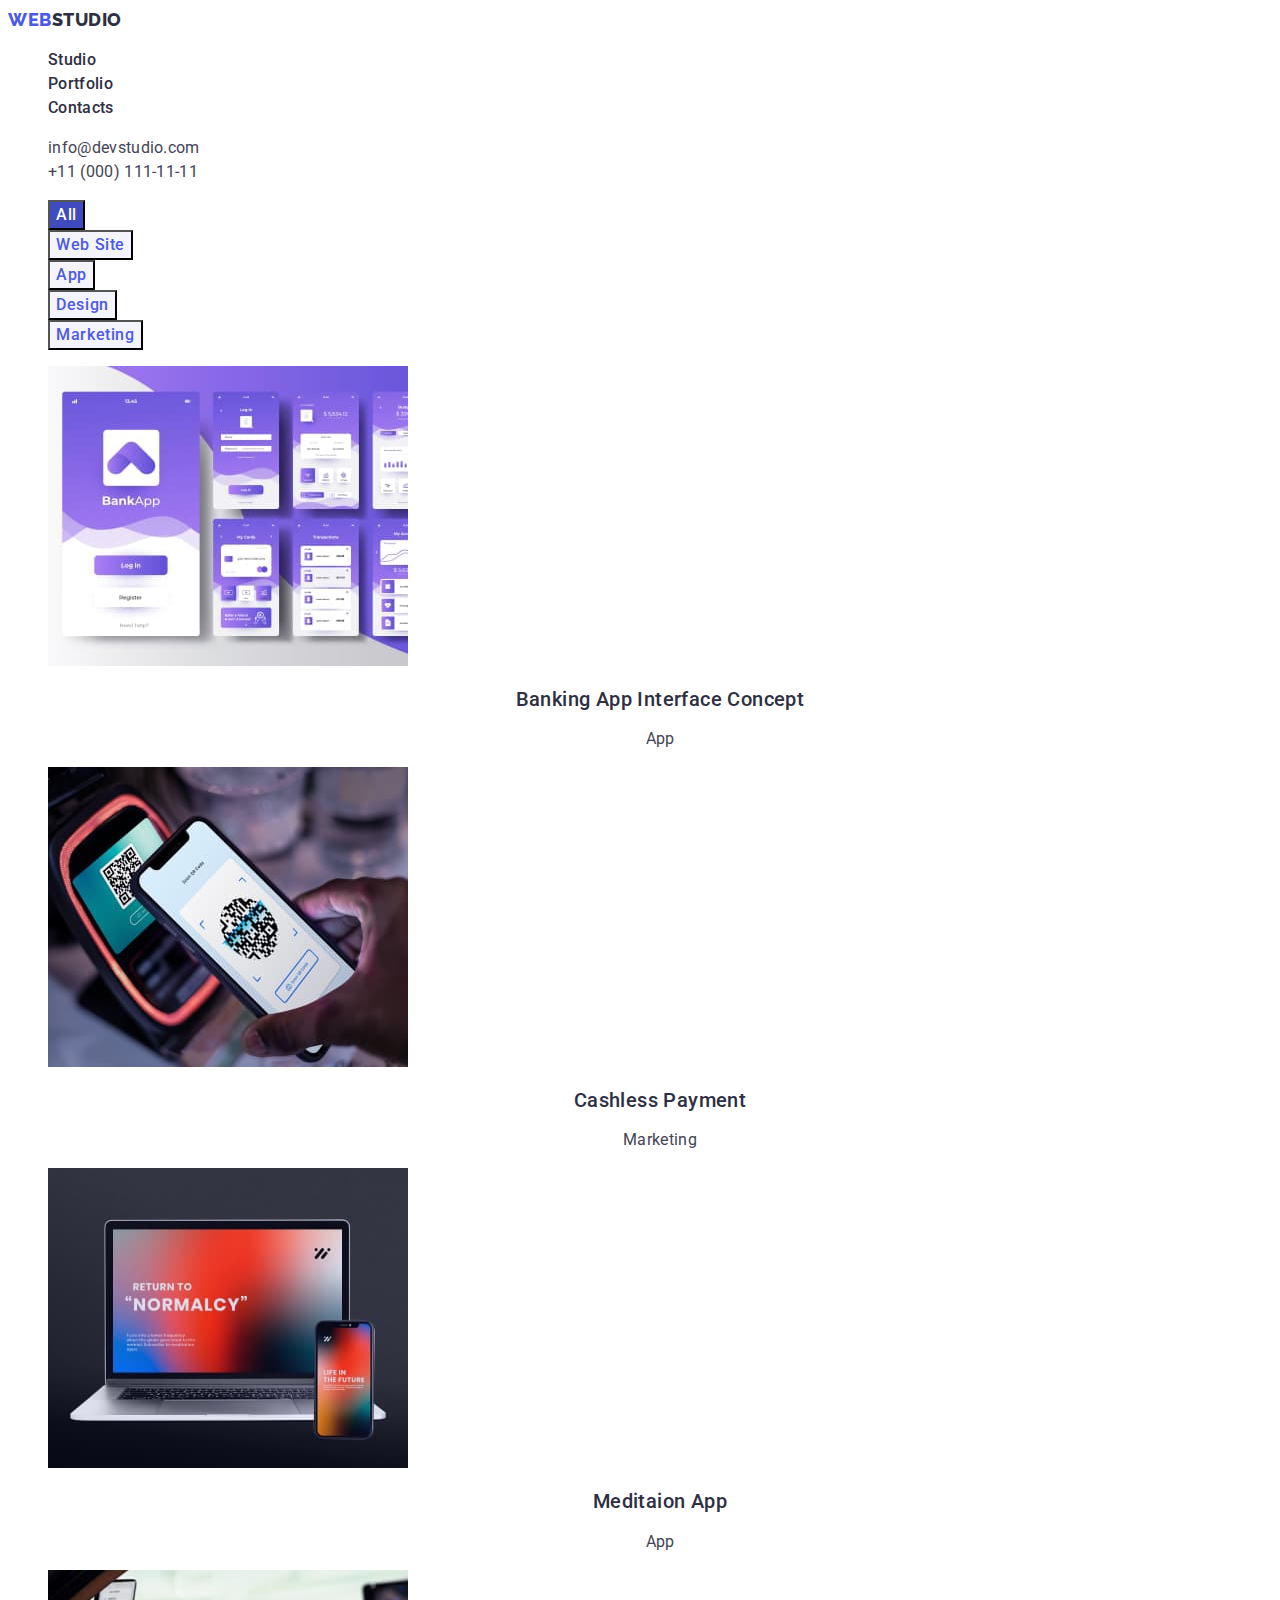
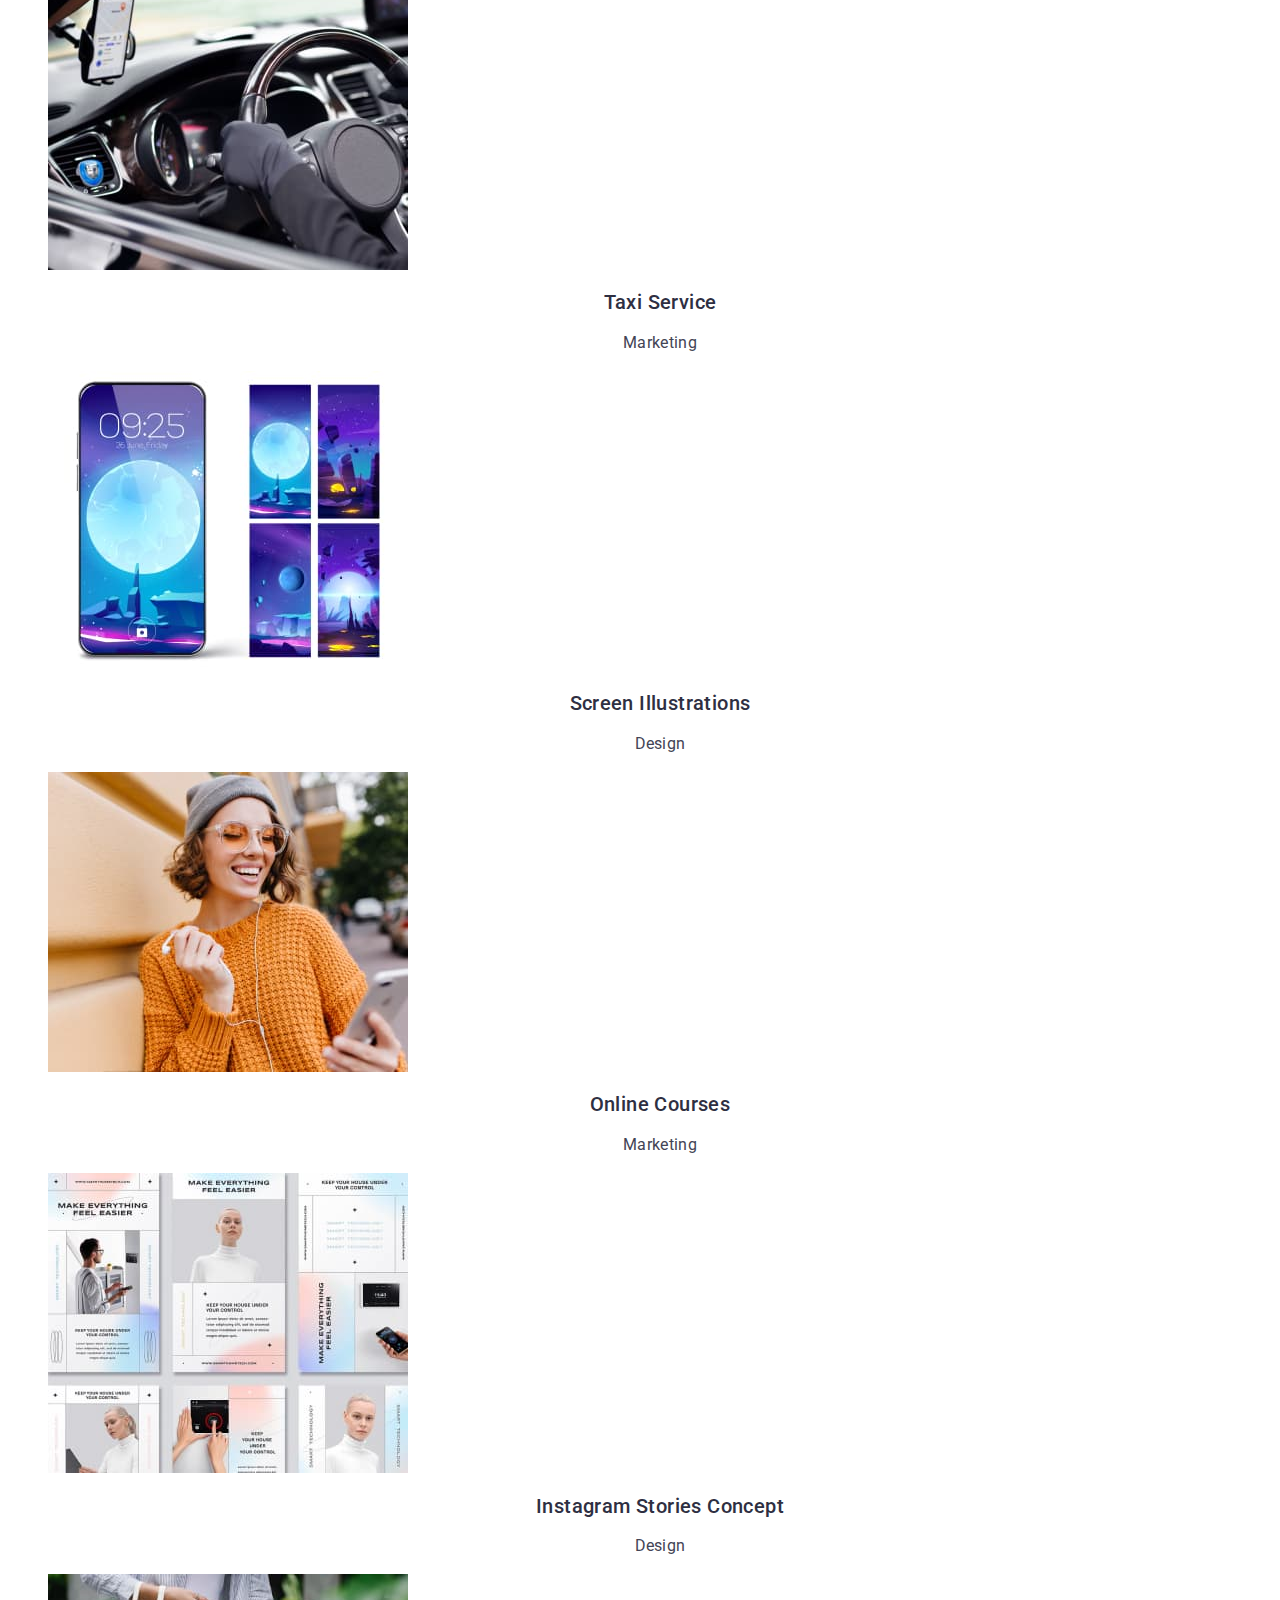
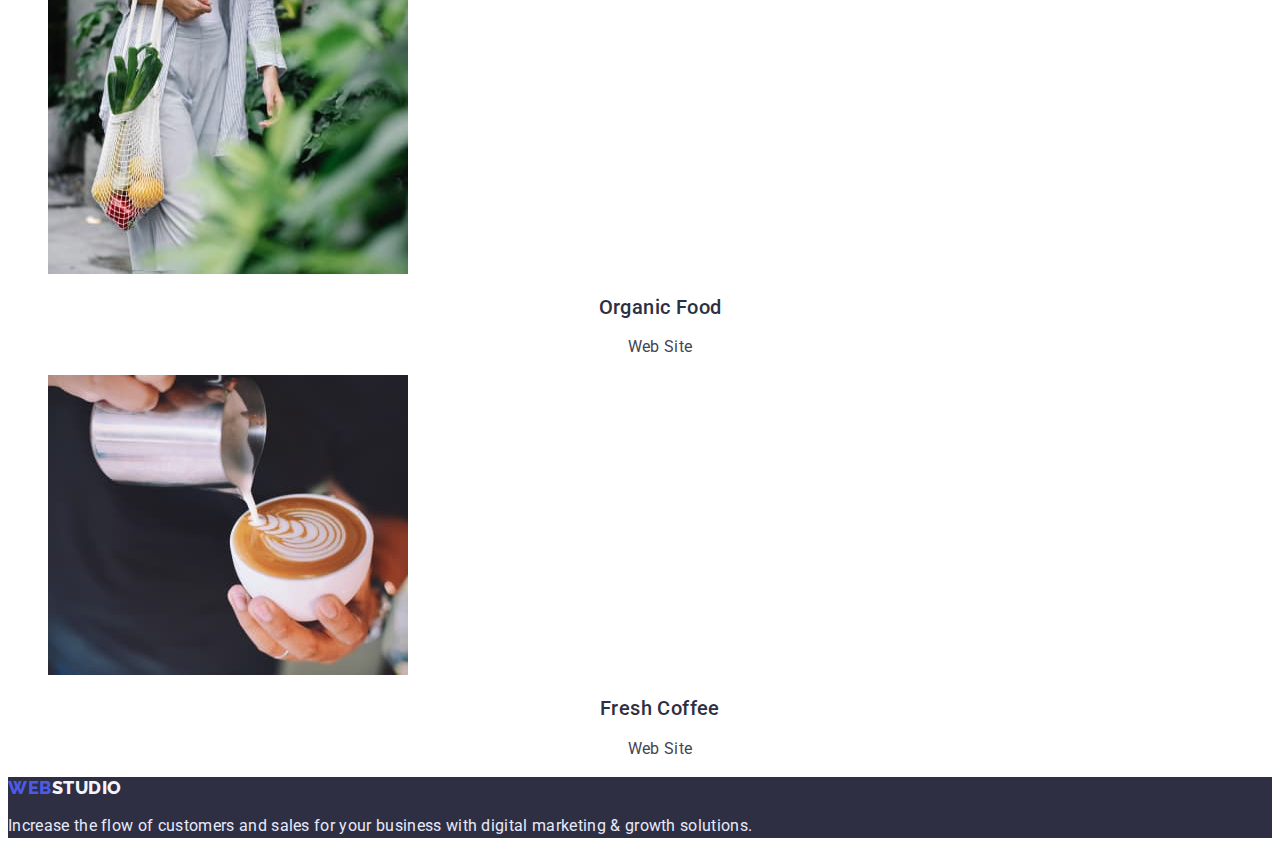
==== portfolio.html @ 3f2e8998 "Initial commit" ====
<!DOCTYPE html>
<html lang="en">
  <head>
    <meta charset="UTF-8" />
    <meta http-equiv="X-UA-Compatible" content="IE=edge" />
    <meta name="viewport" content="width=device-width, initial-scale=1.0" />
    <title>Portfolio</title>
    <link rel="preconnect" href="https://fonts.googleapis.com" />
    <link rel="preconnect" href="https://fonts.gstatic.com" crossorigin />
    <link
      href="https://fonts.googleapis.com/css2?family=Raleway:wght@800&family=Roboto:wght@400;500;700&display=swap"
      rel="stylesheet"/>
      <link rel="stylesheet" href="./css/styles.css">
  </head>
  <body>
    <!-- header -->
    <header class="header">
      <nav>
        <a href="./index.html" class="logo link"
          ><span class="logo-color">Web</span>Studio</a
        >
        <ul class="nav-list list">
          <li><a href="./index.html" class="nav-link link">Studio</a></li>
          <li>
            <a href="./portfolio.html" class="nav-link link">Portfolio</a>
          </li>
          <li><a href="" class="nav-link link">Contacts</a></li>
        </ul>
      </nav>
      <address style="font-style: normal;">
        <ul class="list">
          <li>
            <a href="mailto:info@devstudio.com" class="contact link"
              >info@devstudio.com</a>
          </li>
          <li>
            <a href="tel:+110001111111" class="contact link"
              >+11 (000) 111-11-11</a>
          </li>
        </ul>
      </address>
    </header>
    <main>
      <!-- All examples -->
      <section>
        <h1 class="visually-hidden ">Examples of work</h1>
        <ul class="list">
            <li><button type="button" class="btns current">All</button></li>
            <li><button type="button" class="btns">Web Site</button></li>
            <li><button type="button" class="btns">App</button></li>
            <li><button type="button" class="btns">Design</button></li>
            <li><button type="button" class="btns">Marketing</button></li>
        </ul>
        <ul class="list">
            <li>
                <img src="./images/bank-app.jpg" alt="bank-app" width="360"> 
                <h2 class="subtitle" >Banking App Interface Concept</h2>
                <p class="text">App</p>
            </li>
            <li>
                <img src="./images/cashless-pay.jpg" alt="cashless-pay" width="360">
                <h2 class="subtitle" >Cashless Payment</h2>
                <p class="text">Marketing</p>
            </li>
            <li>
                <img src="./images/med-app.jpg" alt="med-app" width="360">
                <h2 class="subtitle" >Meditaion App</h2>
                <p class="text">App</p>
            </li>
            <li>
                <img src="./images/taxi-service.jpg" alt="taxi-service" width="360">
                <h2 class="subtitle" >Taxi Service</h2>
                <p class="text">Marketing</p>
            </li>
            <li>
                <img src="./images/screen-illustr.jpg" alt="screen-illustr" width="360">
                <h2 class="subtitle" >Screen Illustrations</h2>
                <p class="text">Design</p>
            </li>
            <li>
                <img src="./images/online-course.jpg" alt="online-course" width="360">
                <h2 class="subtitle" >Online Courses</h2>
                <p class="text">Marketing</p>
            </li>
            <li>
                <img src="./images/inst-storiesconcept.jpg" alt="inst-storiesconcept" width="360">
                <h2 class="subtitle" >Instagram Stories Concept</h2>
                <p class="text">Design</p>
            </li>
            <li>
                <img src="./images/organic-food.jpg" alt="organic-food" width="360">
                <h2 class="subtitle" >Organic Food</h2>
                <p class="text">Web Site</p>
            </li>
            <li>
                <img src="./images/fresh-coffee.jpg" alt="fresh-coffee360" width="">
                <h2 class="subtitle" >Fresh Coffee</h2>
                <p class="text">Web Site</p>
            </li>
        </ul>
      </section>
    </main>
    <!-- Footer -->
    <footer class="footer">
      <a href="./index.html" class="logof link"
        ><span class="logo-color">WEB</span>STUDIO</a>
      <p class="footer-text">
        Increase the flow of customers and sales for your business with digital
        marketing &#38; growth solutions.
      </p>
    </footer>
  </body>
</html>
---- css/styles.css ----
body {
  font-family: 'Roboto', sans-serif;
  background-color: var(--main-color-title);
  color: var(--main-color-text);
}
:root {
  --main-color-title: #ffffff;
  --secondary-color-title: #2e2f42;
  --main-color-text: #434455;
  --secondary-color-text: #e7e9fc;
  --btn-color: #4d5ae5;
  --active-color: #404bbf;
  --secondary-bgc: #f4f4fd;
}

.list{
  list-style-type: none;
} 

.link {
  text-decoration: none;
}
.visually-hidden {
  position: absolute;
  white-space: nowrap;
  width: 1px;
  height: 1px;
  overflow: hidden;
  border: 0;
  padding: 0;
  clip: rect(0 0 0 0);
  clip-path: inset(50%);
  margin: -1px;
}

/* --------------Header------------ */
.logo {
  font-family: 'Raleway', sans-serif;
  font-weight: 800;
  font-size: 18px;
  line-height: 1.33;
  letter-spacing: 0.03em;
  text-transform: uppercase;
  color: var(--secondary-color-title);
}

.logo-color {
  color: var(--btn-color);
}

.nav-link {
  font-weight: 500;
  font-size: 16px;
  line-height: 1.5;
  letter-spacing: 0.02em;
  color: var(--secondary-color-title);
}

.nav-link:hover,
.nav-link:focus,
.nav-link.current {
  color: var(--active-color);
}

.contact {
  font-size: 16px;
  line-height: 1.5;
  letter-spacing: 0.02em;
  color: var(--main-color-text);
}

.contact:hover,
.contact:focus {
  color: var(--active-color);
}
/* --------------Hero------------ */
.hero {
  background-color: var(--secondary-color-title);
}
.main-title {
  text-align: center;
  font-size: 56px;
  line-height: 1.07;
  letter-spacing: 0.02em;
  color: var(--main-color-title);
}

.btn {
  font-family: inherit;
  cursor: pointer;
  font-weight: 500;
  font-size: 16px;
  line-height: 1.5;
  letter-spacing: 0.04em;
  color: var(--main-color-title);
  background: var(--btn-color);
}
.btn:hover,
.btn:focus,
.btn.current {
  background-color: var(--active-color);
}

/* --------------About us------------ */
.subtitle {
  font-weight: 500;
  text-align: center;
  font-size: 20px;
  line-height: 1.2;
  letter-spacing: 0.02em;
  color: var(--secondary-color-title);
}

.text {
  font-size: 16px;
  text-align: center;
  line-height: 1.5;
  letter-spacing: 0.02em;
}

/* --------------What are we doing------------ */
.secondary-title {
  font-size: 36px;
  text-align: center;
  line-height: 1.1;
  letter-spacing: 0.02em;
  color: var(--secondary-color-title);
}
.activity-item {
  text-align: center;
}

/* --------------Team------------ */
.team {
  background-color: var(--secondary-bgc);
}
.team-item {
  background-color: var(--main-color-title);
  text-align: center;
}

/* --------------Footer------------ */
.footer {
  background-color: var(--secondary-color-title);
}
.footer-text {
  font-size: 16px;
  line-height: 1.5;
  letter-spacing: 0.02em;
  color: var(--secondary-color-text);
}

.logof {
  font-family: 'Raleway', sans-serif;
  font-weight: 800;
  font-size: 18px;
  line-height: 1.17;
  letter-spacing: 0.03em;
  color: var(--secondary-bgc);
}

/* -------------- PORTFOLIO ------------ */
.btns {
  font-family: inherit;
  cursor: pointer;
  font-weight: 500;
  font-size: 16px;
  line-height: 1.5;
  letter-spacing: 0.04em;
  color: #4d5ae5;
  background-color: var(--secondary-bgc);
}

.btns:hover,
.btns:focus,
.current {
  background-color: var(--active-color);
  color: var(--main-color-title);
}
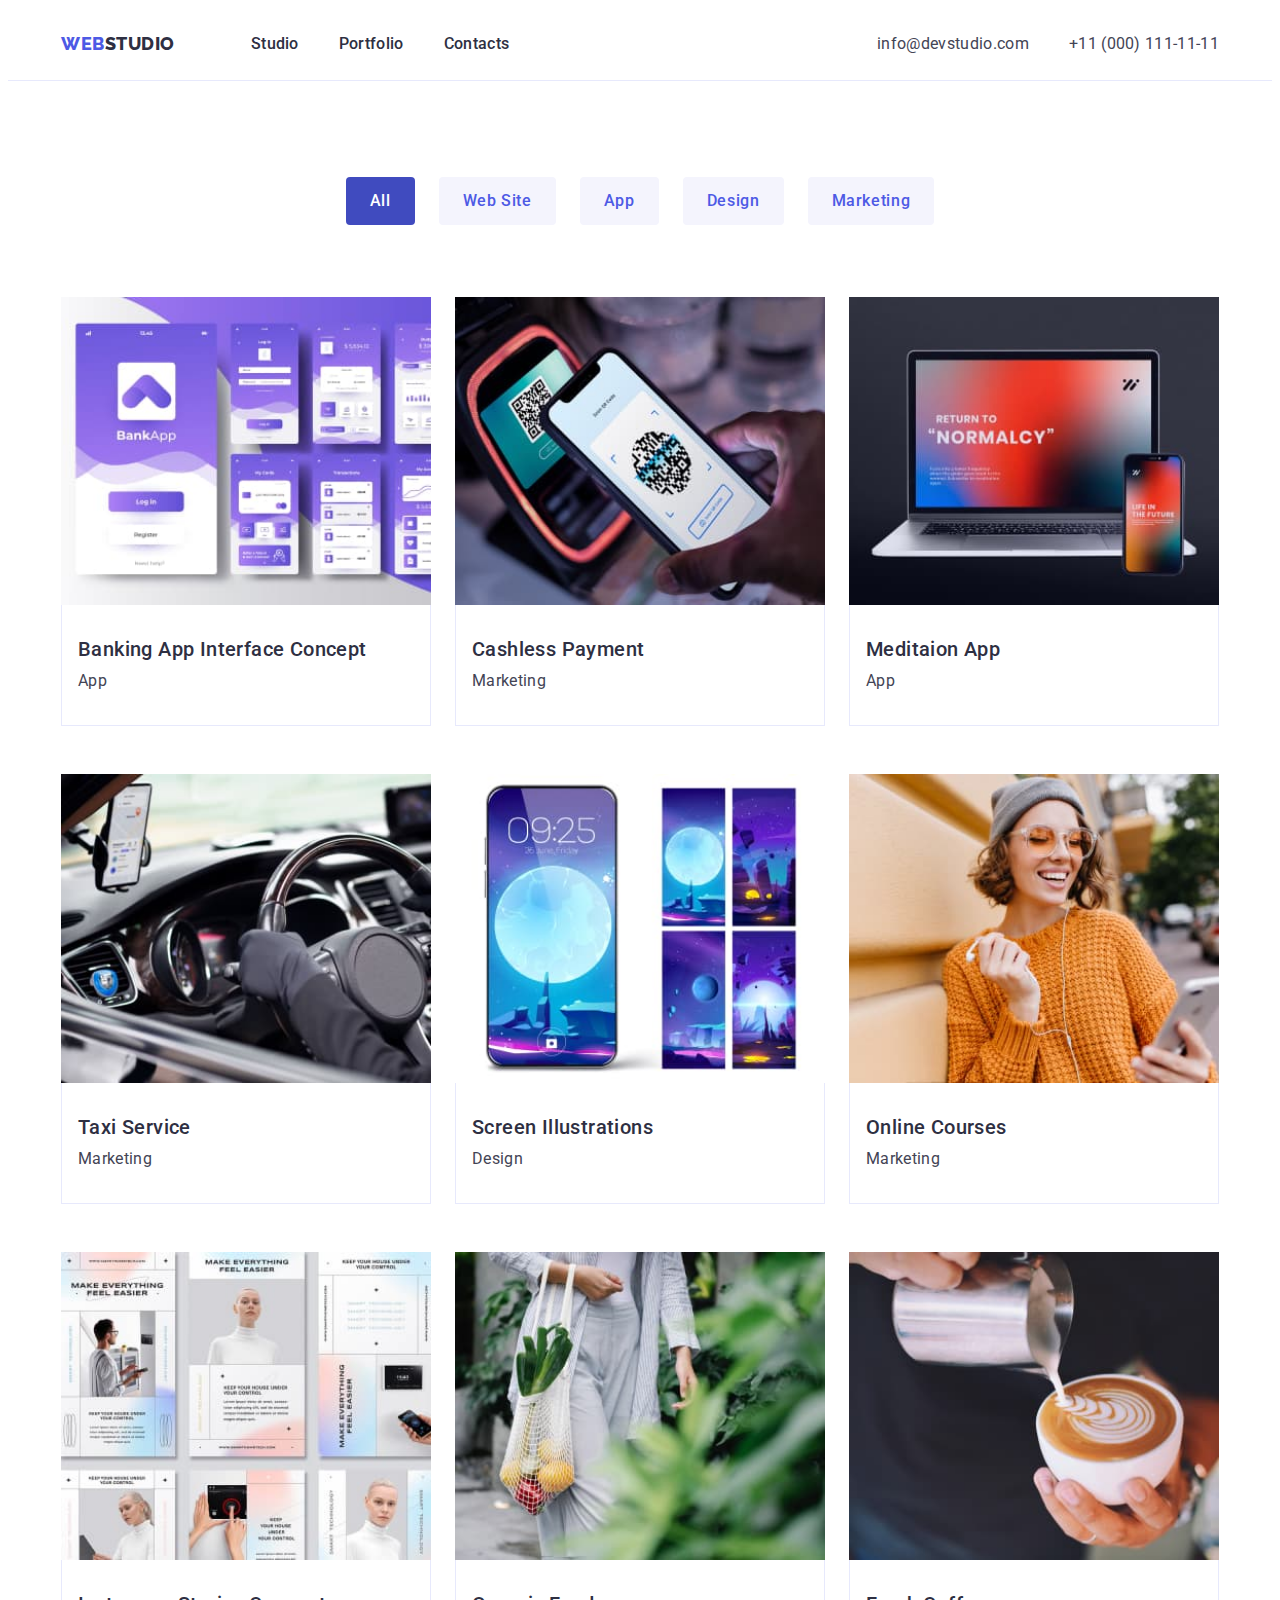
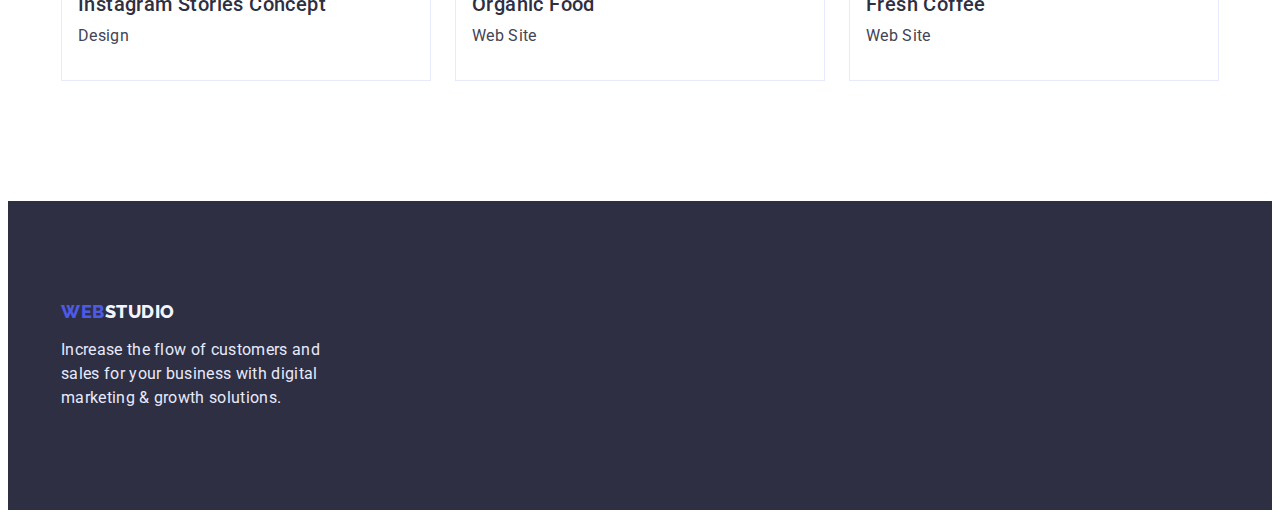
==== commit 29b236c4: "update styles" ====
--- a/portfolio.html
+++ b/portfolio.html
@@ -9,105 +9,185 @@
     <link rel="preconnect" href="https://fonts.gstatic.com" crossorigin />
     <link
       href="https://fonts.googleapis.com/css2?family=Raleway:wght@800&family=Roboto:wght@400;500;700&display=swap"
-      rel="stylesheet"/>
-      <link rel="stylesheet" href="./css/styles.css">
+      rel="stylesheet"
+    />
+    <link
+      rel="stylesheet"
+      href="https://cdnjs.cloudflare.com/ajax/libs/modern-normalize/1.1.0/modern-normalize.min.css"
+      integrity="sha512-wpPYUAdjBVSE4KJnH1VR1HeZfpl1ub8YT/NKx4PuQ5NmX2tKuGu6U/JRp5y+Y8XG2tV+wKQpNHVUX03MfMFn9Q=="
+      crossorigin="anonymous"
+      referrerpolicy="no-referrer"
+    />
+    <link rel="stylesheet" href="./css/styles.css" />
   </head>
   <body>
     <!-- header -->
-    <header class="header">
-      <nav>
-        <a href="./index.html" class="logo link"
-          ><span class="logo-color">Web</span>Studio</a
-        >
-        <ul class="nav-list list">
-          <li><a href="./index.html" class="nav-link link">Studio</a></li>
-          <li>
-            <a href="./portfolio.html" class="nav-link link">Portfolio</a>
-          </li>
-          <li><a href="" class="nav-link link">Contacts</a></li>
-        </ul>
-      </nav>
-      <address style="font-style: normal;">
-        <ul class="list">
-          <li>
-            <a href="mailto:info@devstudio.com" class="contact link"
-              >info@devstudio.com</a>
-          </li>
-          <li>
-            <a href="tel:+110001111111" class="contact link"
-              >+11 (000) 111-11-11</a>
-          </li>
-        </ul>
-      </address>
+    <header class="header-border">
+      <div class="container header">
+        <nav class="nav">
+          <a href="./index.html" class="logo link"
+            ><span class="logo-color">Web</span>Studio</a
+          >
+          <ul class="nav-list list">
+            <li><a href="./index.html" class="nav-link link">Studio</a></li>
+            <li>
+              <a href="./portfolio.html" class="nav-link link">Portfolio</a>
+            </li>
+            <li><a href="" class="nav-link link">Contacts</a></li>
+          </ul>
+        </nav>
+        <address style="font-style: normal">
+          <ul class="list adrs">
+            <li>
+              <a href="mailto:info@devstudio.com" class="contact link"
+                >info@devstudio.com</a
+              >
+            </li>
+            <li>
+              <a href="tel:+110001111111" class="contact link"
+                >+11 (000) 111-11-11</a
+              >
+            </li>
+          </ul>
+        </address>
+      </div>
     </header>
     <main>
       <!-- All examples -->
       <section>
-        <h1 class="visually-hidden ">Examples of work</h1>
-        <ul class="list">
+        <div class="container gallery">
+          <h1 class="visually-hidden">Examples of work</h1>
+          <ul class="list btns-list">
             <li><button type="button" class="btns current">All</button></li>
             <li><button type="button" class="btns">Web Site</button></li>
             <li><button type="button" class="btns">App</button></li>
             <li><button type="button" class="btns">Design</button></li>
             <li><button type="button" class="btns">Marketing</button></li>
-        </ul>
-        <ul class="list">
-            <li>
-                <img src="./images/bank-app.jpg" alt="bank-app" width="360"> 
-                <h2 class="subtitle" >Banking App Interface Concept</h2>
+          </ul>
+          <ul class="list gallery-list">
+            <li class="gallery-item">
+              <img
+                class="no-gap"
+                src="./images/bank-app.jpg"
+                alt="bank-app"
+                width="360"
+              />
+              <div class="gallery-card">
+                <h2 class="subtitle">Banking App Interface Concept</h2>
                 <p class="text">App</p>
+              </div>
             </li>
-            <li>
-                <img src="./images/cashless-pay.jpg" alt="cashless-pay" width="360">
-                <h2 class="subtitle" >Cashless Payment</h2>
+            <li class="gallery-item">
+              <img
+                class="no-gap"
+                src="./images/cashless-pay.jpg"
+                alt="cashless-pay"
+                width="360"
+              />
+              <div class="gallery-card">
+                <h2 class="subtitle">Cashless Payment</h2>
                 <p class="text">Marketing</p>
+              </div>
             </li>
-            <li>
-                <img src="./images/med-app.jpg" alt="med-app" width="360">
-                <h2 class="subtitle" >Meditaion App</h2>
+            <li class="gallery-item">
+              <img
+                class="no-gap"
+                src="./images/med-app.jpg"
+                alt="med-app"
+                width="360"
+              />
+              <div class="gallery-card">
+                <h2 class="subtitle">Meditaion App</h2>
                 <p class="text">App</p>
+              </div>
             </li>
-            <li>
-                <img src="./images/taxi-service.jpg" alt="taxi-service" width="360">
-                <h2 class="subtitle" >Taxi Service</h2>
+            <li class="gallery-item">
+              <img
+                class="no-gap"
+                src="./images/taxi-service.jpg"
+                alt="taxi-service"
+                width="360"
+              />
+              <div class="gallery-card">
+                <h2 class="subtitle">Taxi Service</h2>
                 <p class="text">Marketing</p>
+              </div>
             </li>
-            <li>
-                <img src="./images/screen-illustr.jpg" alt="screen-illustr" width="360">
-                <h2 class="subtitle" >Screen Illustrations</h2>
+            <li class="gallery-item">
+              <img
+                class="no-gap"
+                src="./images/screen-illustr.jpg"
+                alt="screen-illustr"
+                width="360"
+              />
+              <div class="gallery-card">
+                <h2 class="subtitle">Screen Illustrations</h2>
                 <p class="text">Design</p>
+              </div>
             </li>
-            <li>
-                <img src="./images/online-course.jpg" alt="online-course" width="360">
-                <h2 class="subtitle" >Online Courses</h2>
+            <li class="gallery-item">
+              <img
+                class="no-gap"
+                src="./images/online-course.jpg"
+                alt="online-course"
+                width="360"
+              />
+              <div class="gallery-card">
+                <h2 class="subtitle">Online Courses</h2>
                 <p class="text">Marketing</p>
+              </div>
             </li>
-            <li>
-                <img src="./images/inst-storiesconcept.jpg" alt="inst-storiesconcept" width="360">
-                <h2 class="subtitle" >Instagram Stories Concept</h2>
+            <li class="gallery-item">
+              <img
+                class="no-gap"
+                src="./images/inst-storiesconcept.jpg"
+                alt="inst-storiesconcept"
+                width="360"
+              />
+              <div class="gallery-card">
+                <h2 class="subtitle">Instagram Stories Concept</h2>
                 <p class="text">Design</p>
+              </div>
             </li>
-            <li>
-                <img src="./images/organic-food.jpg" alt="organic-food" width="360">
-                <h2 class="subtitle" >Organic Food</h2>
+            <li class="gallery-item">
+              <img
+                class="no-gap"
+                src="./images/organic-food.jpg"
+                alt="organic-food"
+                width="360"
+              />
+              <div class="gallery-card">
+                <h2 class="subtitle">Organic Food</h2>
                 <p class="text">Web Site</p>
+              </div>
             </li>
-            <li>
-                <img src="./images/fresh-coffee.jpg" alt="fresh-coffee360" width="">
-                <h2 class="subtitle" >Fresh Coffee</h2>
+            <li class="gallery-item">
+              <img
+                class="no-gap"
+                src="./images/fresh-coffee.jpg"
+                alt="fresh-coffee360"
+                width=""
+              />
+              <div class="gallery-card">
+                <h2 class="subtitle">Fresh Coffee</h2>
                 <p class="text">Web Site</p>
+              </div>
             </li>
-        </ul>
+          </ul>
+        </div>
       </section>
     </main>
     <!-- Footer -->
     <footer class="footer">
-      <a href="./index.html" class="logof link"
-        ><span class="logo-color">WEB</span>STUDIO</a>
-      <p class="footer-text">
-        Increase the flow of customers and sales for your business with digital
-        marketing &#38; growth solutions.
-      </p>
+      <div class="container">
+        <a href="./index.html" class="logof link"
+          ><span class="logo-color">WEB</span>STUDIO</a
+        >
+        <p class="footer-text">
+          Increase the flow of customers and sales for your business with
+          digital marketing &#38; growth solutions.
+        </p>
+      </div>
     </footer>
   </body>
 </html>
--- a/css/styles.css
+++ b/css/styles.css
@@ -1,8 +1,3 @@
-body {
-  font-family: 'Roboto', sans-serif;
-  background-color: var(--main-color-title);
-  color: var(--main-color-text);
-}
 :root {
   --main-color-title: #ffffff;
   --secondary-color-title: #2e2f42;
@@ -13,12 +8,51 @@
   --secondary-bgc: #f4f4fd;
 }
 
-.list{
+h1,
+h2,
+h3,
+h4,
+h5,
+h6,
+p {
+  margin: 0;
+}
+
+ul {
+  padding-left: 0;
+  margin: 0;
+}
+
+body {
+  font-family: 'Roboto', sans-serif;
+  background-color: var(--main-color-title);
+  color: var(--main-color-text);
+}
+
+.container {
+  width: 100%;
+  max-width: 1158px;
+  padding-left: 15px;
+  padding-right: 15px;
+  margin: 0 auto;
+  /* outline: 1px solid red; */
+}
+
+.list {
   list-style-type: none;
-} 
+}
 
 .link {
   text-decoration: none;
+}
+.dspf {
+  display: flex;
+  gap: 24px;
+}
+.no-gap {
+  display: block;
+  width: 100%;
+  height: auto;
 }
 .visually-hidden {
   position: absolute;
@@ -34,7 +68,26 @@
 }
 
 /* --------------Header------------ */
+.header {
+  padding-top: 24px;
+  padding-bottom: 24px;
+  display: flex;
+}
+.nav {
+  display: flex;
+  margin-right: auto;
+}
+
+.nav-list {
+  display: flex;
+  gap: 40px;
+}
+.adrs {
+  display: flex;
+  gap: 40px;
+}
 .logo {
+  margin-right: 76px;
   font-family: 'Raleway', sans-serif;
   font-weight: 800;
   font-size: 18px;
@@ -49,6 +102,8 @@
 }
 
 .nav-link {
+  padding-top: 15px;
+  padding-bottom: 15px;
   font-weight: 500;
   font-size: 16px;
   line-height: 1.5;
@@ -76,9 +131,15 @@
 /* --------------Hero------------ */
 .hero {
   background-color: var(--secondary-color-title);
+  text-align: center;
+  padding-top: 128px;
+  padding-bottom: 188px;
 }
 .main-title {
-  text-align: center;
+  width: 500px;
+  margin-right: auto;
+  margin-left: auto;
+  margin-bottom: 48px;
   font-size: 56px;
   line-height: 1.07;
   letter-spacing: 0.02em;
@@ -86,6 +147,7 @@
 }
 
 .btn {
+  padding: 16px 32px;
   font-family: inherit;
   cursor: pointer;
   font-weight: 500;
@@ -94,6 +156,8 @@
   letter-spacing: 0.04em;
   color: var(--main-color-title);
   background: var(--btn-color);
+  border: 0 solid transparent;
+  border-radius: 4px;
 }
 .btn:hover,
 .btn:focus,
@@ -103,8 +167,8 @@
 
 /* --------------About us------------ */
 .subtitle {
-  font-weight: 500;
-  text-align: center;
+  margin-bottom: 8px;
+  font-weight: 500;
   font-size: 20px;
   line-height: 1.2;
   letter-spacing: 0.02em;
@@ -113,9 +177,14 @@
 
 .text {
   font-size: 16px;
-  text-align: center;
-  line-height: 1.5;
-  letter-spacing: 0.02em;
+  line-height: 1.5;
+  letter-spacing: 0.02em;
+}
+
+.infous {
+  padding-top: 42px;
+  display: flex;
+  gap: 24px;
 }
 
 /* --------------What are we doing------------ */
@@ -125,25 +194,49 @@
   line-height: 1.1;
   letter-spacing: 0.02em;
   color: var(--secondary-color-title);
-}
-.activity-item {
-  text-align: center;
+  margin-bottom: 72px;
+}
+.actvt {
+  padding-top: 128px;
+  padding-bottom: 120px;
 }
 
 /* --------------Team------------ */
 .team {
   background-color: var(--secondary-bgc);
+  padding-top: 120px;
+  padding-bottom: 120px;
 }
 .team-item {
   background-color: var(--main-color-title);
+  border-radius: 0px 0px 4px 4px;
+}
+
+.team-subtitle {
+  margin-bottom: 8px;
+  margin-top: 32px;
+  font-weight: 500;
+  font-size: 20px;
+  line-height: 1.2;
+  letter-spacing: 0.02em;
+  color: var(--secondary-color-title);
   text-align: center;
 }
-
+.team-text {
+  margin-bottom: 32px;
+  text-align: center;
+  font-size: 16px;
+  line-height: 1.5;
+  letter-spacing: 0.02em;
+}
 /* --------------Footer------------ */
 .footer {
   background-color: var(--secondary-color-title);
+  padding-top: 100px;
+  padding-bottom: 100px;
 }
 .footer-text {
+  width: 264px;
   font-size: 16px;
   line-height: 1.5;
   letter-spacing: 0.02em;
@@ -151,6 +244,8 @@
 }
 
 .logof {
+  display: inline-block;
+  margin-bottom: 16px;
   font-family: 'Raleway', sans-serif;
   font-weight: 800;
   font-size: 18px;
@@ -160,7 +255,30 @@
 }
 
 /* -------------- PORTFOLIO ------------ */
+.header-border {
+  border-bottom: 1px solid var(--secondary-color-text);
+}
+.gallery {
+  padding-top: 96px;
+  padding-bottom: 120px;
+}
+.btns-list {
+  justify-content: center;
+  margin-bottom: 72px;
+  display: flex;
+  gap: 24px;
+}
+.gallery-list {
+  display: flex;
+  flex-wrap: wrap;
+  row-gap: 48px;
+  column-gap: 24px;
+}
+.gallery-item {
+  width: calc((100% - 48px) / 3);
+}
 .btns {
+  padding: 12px 24px;
   font-family: inherit;
   cursor: pointer;
   font-weight: 500;
@@ -169,6 +287,8 @@
   letter-spacing: 0.04em;
   color: #4d5ae5;
   background-color: var(--secondary-bgc);
+  border: 0 solid transparent;
+  border-radius: 4px;
 }
 
 .btns:hover,
@@ -177,3 +297,12 @@
   background-color: var(--active-color);
   color: var(--main-color-title);
 }
+
+.gallery-card {
+  padding-top: 32px;
+  padding-bottom: 32px;
+  padding-left: 16px;
+  border-left: 1px solid var(--secondary-color-text) ;
+  border-right: 1px solid var(--secondary-color-text);
+  border-bottom: 1px solid var(--secondary-color-text);
+}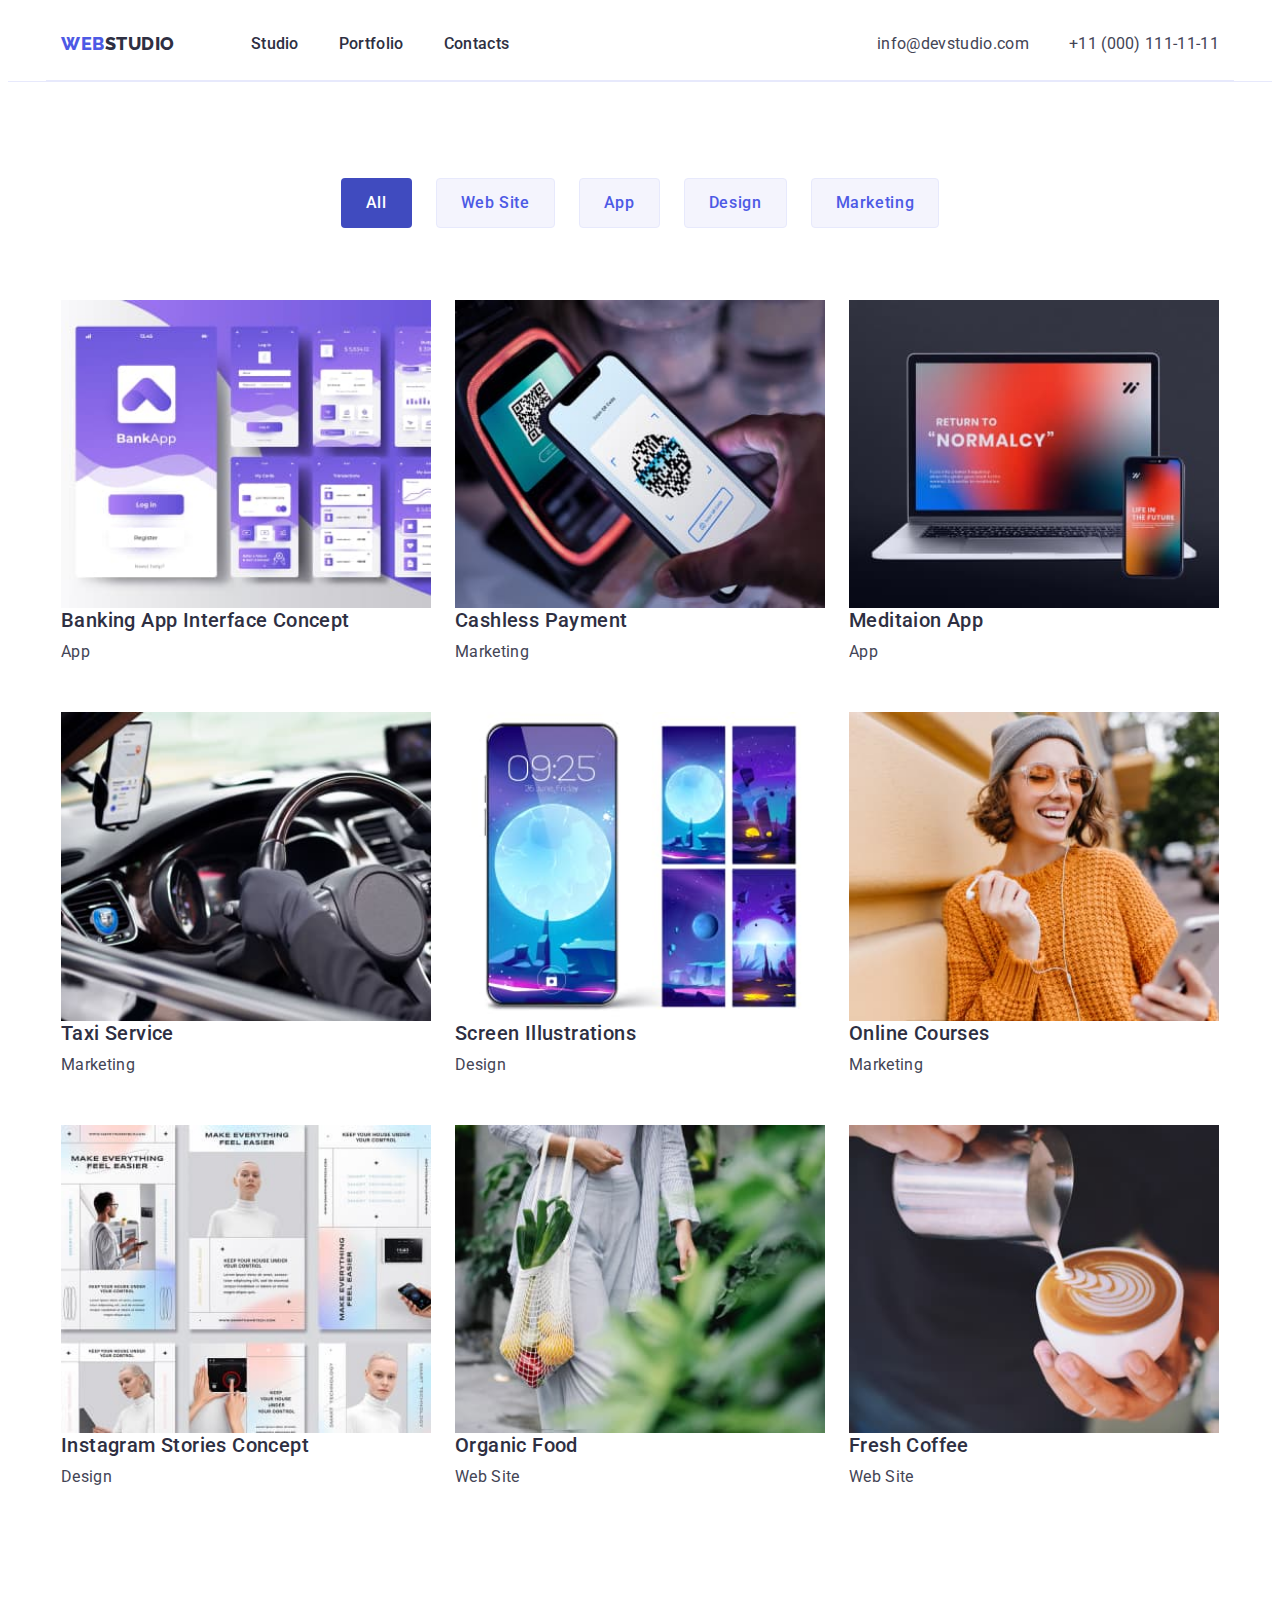
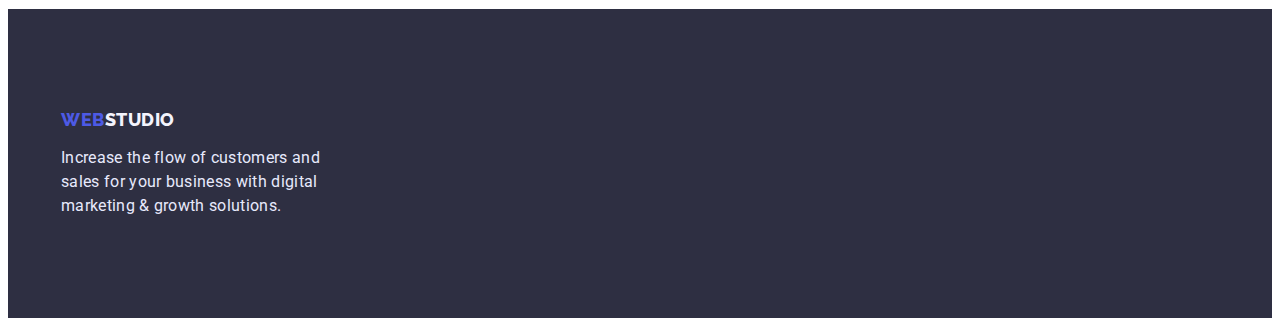
==== commit 00fea69f: "fix bugs" ====
--- a/portfolio.html
+++ b/portfolio.html
@@ -54,8 +54,8 @@
     </header>
     <main>
       <!-- All examples -->
-      <section>
-        <div class="container gallery">
+      <section class="gallery">
+        <div class="container">
           <h1 class="visually-hidden">Examples of work</h1>
           <ul class="list btns-list">
             <li><button type="button" class="btns current">All</button></li>
--- a/css/styles.css
+++ b/css/styles.css
@@ -35,7 +35,6 @@
   padding-left: 15px;
   padding-right: 15px;
   margin: 0 auto;
-  /* outline: 1px solid red; */
 }
 
 .list {
@@ -45,6 +44,11 @@
 .link {
   text-decoration: none;
 }
+
+.df {
+  display: flex;
+}
+
 .dspf {
   display: flex;
   gap: 24px;
@@ -67,26 +71,32 @@
   margin: -1px;
 }
 
+.section {
+  padding-top: 120px;
+  padding-bottom: 120px;
+}
+
 /* --------------Header------------ */
 .header {
+  display: flex;
+  border-bottom: 1px solid var(--secondary-color-text);
+}
+.nav {
+  display: flex;
+  margin-right: auto;
+}
+
+.nav-list {
+  display: flex;
+  gap: 40px;
+}
+.adrs {
+  display: flex;
+  gap: 40px;
+}
+.logo {
   padding-top: 24px;
   padding-bottom: 24px;
-  display: flex;
-}
-.nav {
-  display: flex;
-  margin-right: auto;
-}
-
-.nav-list {
-  display: flex;
-  gap: 40px;
-}
-.adrs {
-  display: flex;
-  gap: 40px;
-}
-.logo {
   margin-right: 76px;
   font-family: 'Raleway', sans-serif;
   font-weight: 800;
@@ -102,8 +112,9 @@
 }
 
 .nav-link {
-  padding-top: 15px;
-  padding-bottom: 15px;
+  display: block;
+  padding-top: 24px;
+  padding-bottom: 24px;
   font-weight: 500;
   font-size: 16px;
   line-height: 1.5;
@@ -118,6 +129,9 @@
 }
 
 .contact {
+  display: block;
+  padding-top: 24px;
+  padding-bottom: 24px;
   font-size: 16px;
   line-height: 1.5;
   letter-spacing: 0.02em;
@@ -156,7 +170,7 @@
   letter-spacing: 0.04em;
   color: var(--main-color-title);
   background: var(--btn-color);
-  border: 0 solid transparent;
+  border: none;
   border-radius: 4px;
 }
 .btn:hover,
@@ -181,13 +195,19 @@
   letter-spacing: 0.02em;
 }
 
-.infous {
-  padding-top: 42px;
+.infous-list {
   display: flex;
   gap: 24px;
 }
 
+.infous-item {
+  width: calc((100% - 72px) / 4);
+}
+
 /* --------------What are we doing------------ */
+.activity {
+  padding-bottom: 120px;
+}
 .secondary-title {
   font-size: 36px;
   text-align: center;
@@ -196,25 +216,26 @@
   color: var(--secondary-color-title);
   margin-bottom: 72px;
 }
-.actvt {
-  padding-top: 128px;
-  padding-bottom: 120px;
-}
-
+
+.activity-item {
+  width: calc((100% - 48px) / 3);
+}
 /* --------------Team------------ */
 .team {
   background-color: var(--secondary-bgc);
-  padding-top: 120px;
-  padding-bottom: 120px;
 }
 .team-item {
+  width: calc((100% - 72px) / 4);
   background-color: var(--main-color-title);
   border-radius: 0px 0px 4px 4px;
 }
 
+.team-dscr {
+  padding: 32px 16px;
+}
+
 .team-subtitle {
   margin-bottom: 8px;
-  margin-top: 32px;
   font-weight: 500;
   font-size: 20px;
   line-height: 1.2;
@@ -223,7 +244,6 @@
   text-align: center;
 }
 .team-text {
-  margin-bottom: 32px;
   text-align: center;
   font-size: 16px;
   line-height: 1.5;
@@ -287,7 +307,7 @@
   letter-spacing: 0.04em;
   color: #4d5ae5;
   background-color: var(--secondary-bgc);
-  border: 0 solid transparent;
+  border: 1px solid var(--secondary-color-text);
   border-radius: 4px;
 }
 
@@ -296,13 +316,5 @@
 .current {
   background-color: var(--active-color);
   color: var(--main-color-title);
-}
-
-.gallery-card {
-  padding-top: 32px;
-  padding-bottom: 32px;
-  padding-left: 16px;
-  border-left: 1px solid var(--secondary-color-text) ;
-  border-right: 1px solid var(--secondary-color-text);
-  border-bottom: 1px solid var(--secondary-color-text);
-}+  border: 1px solid transparent;
+}
